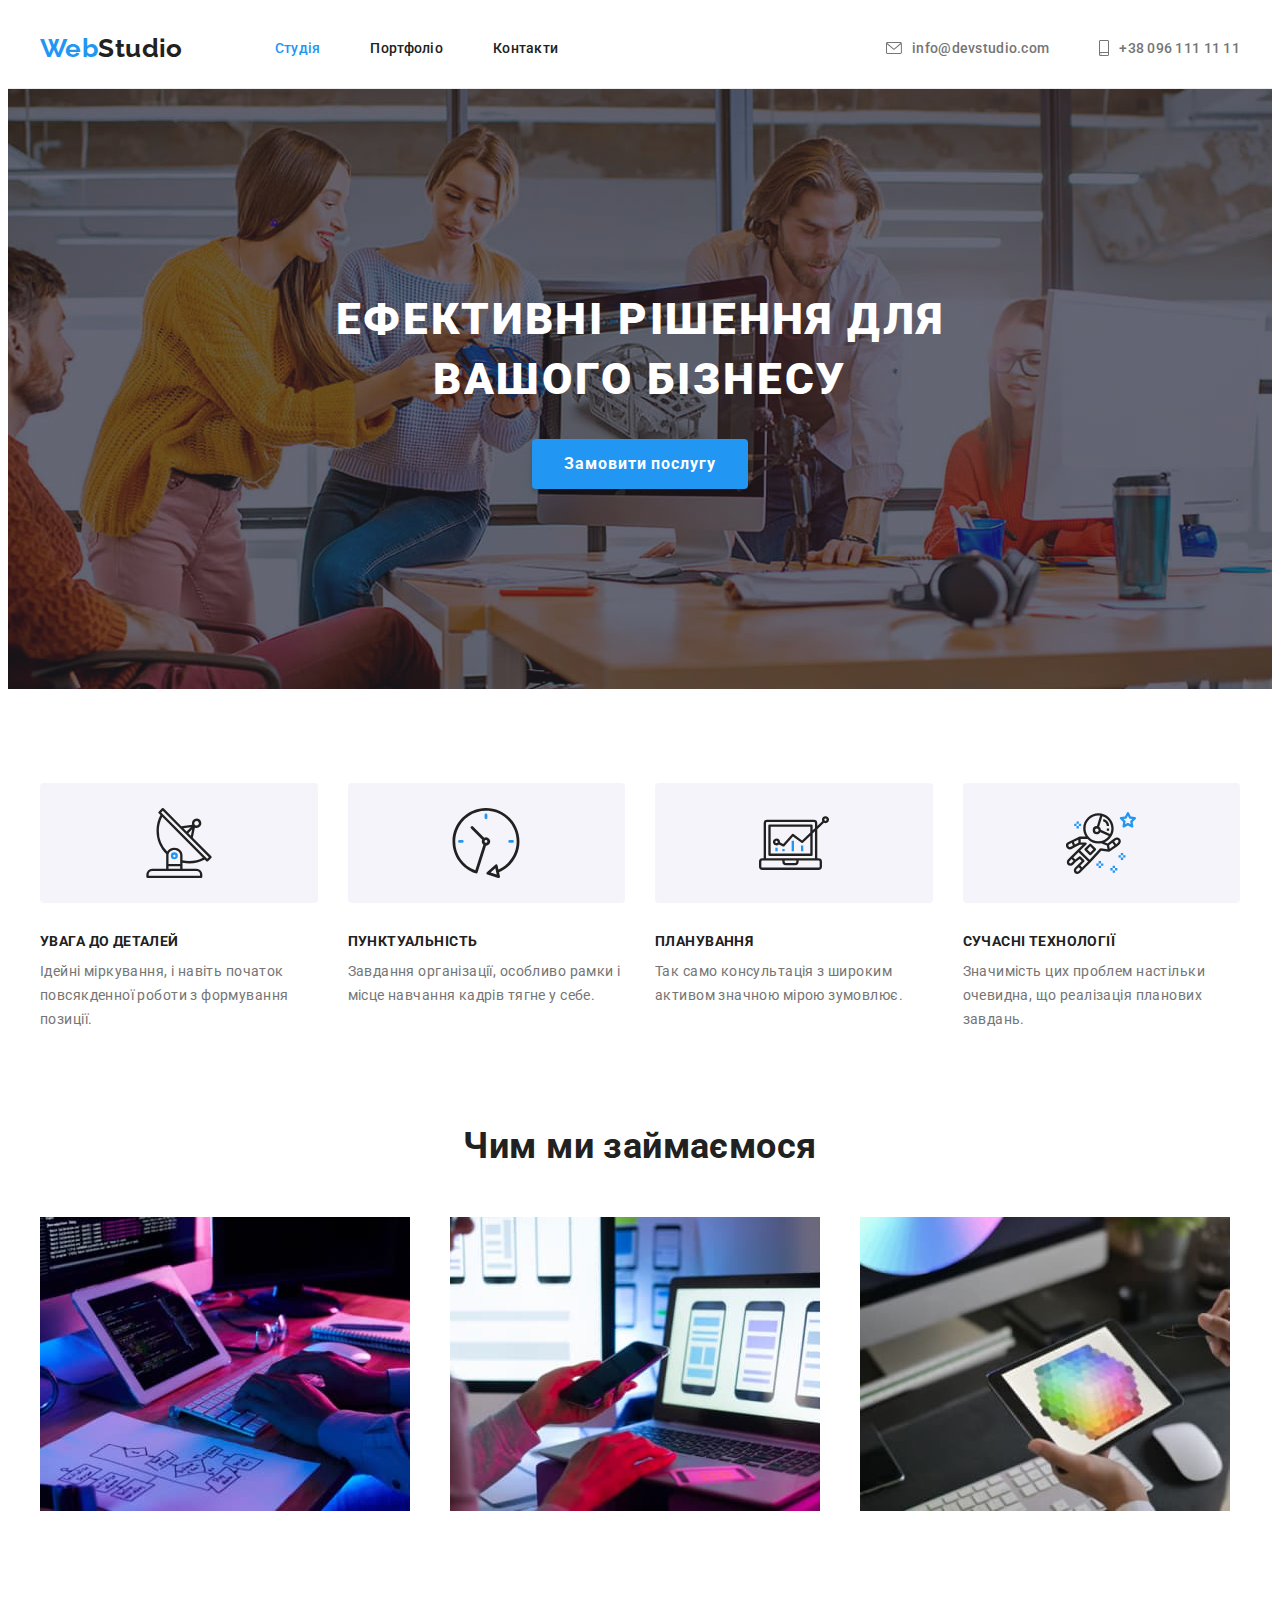
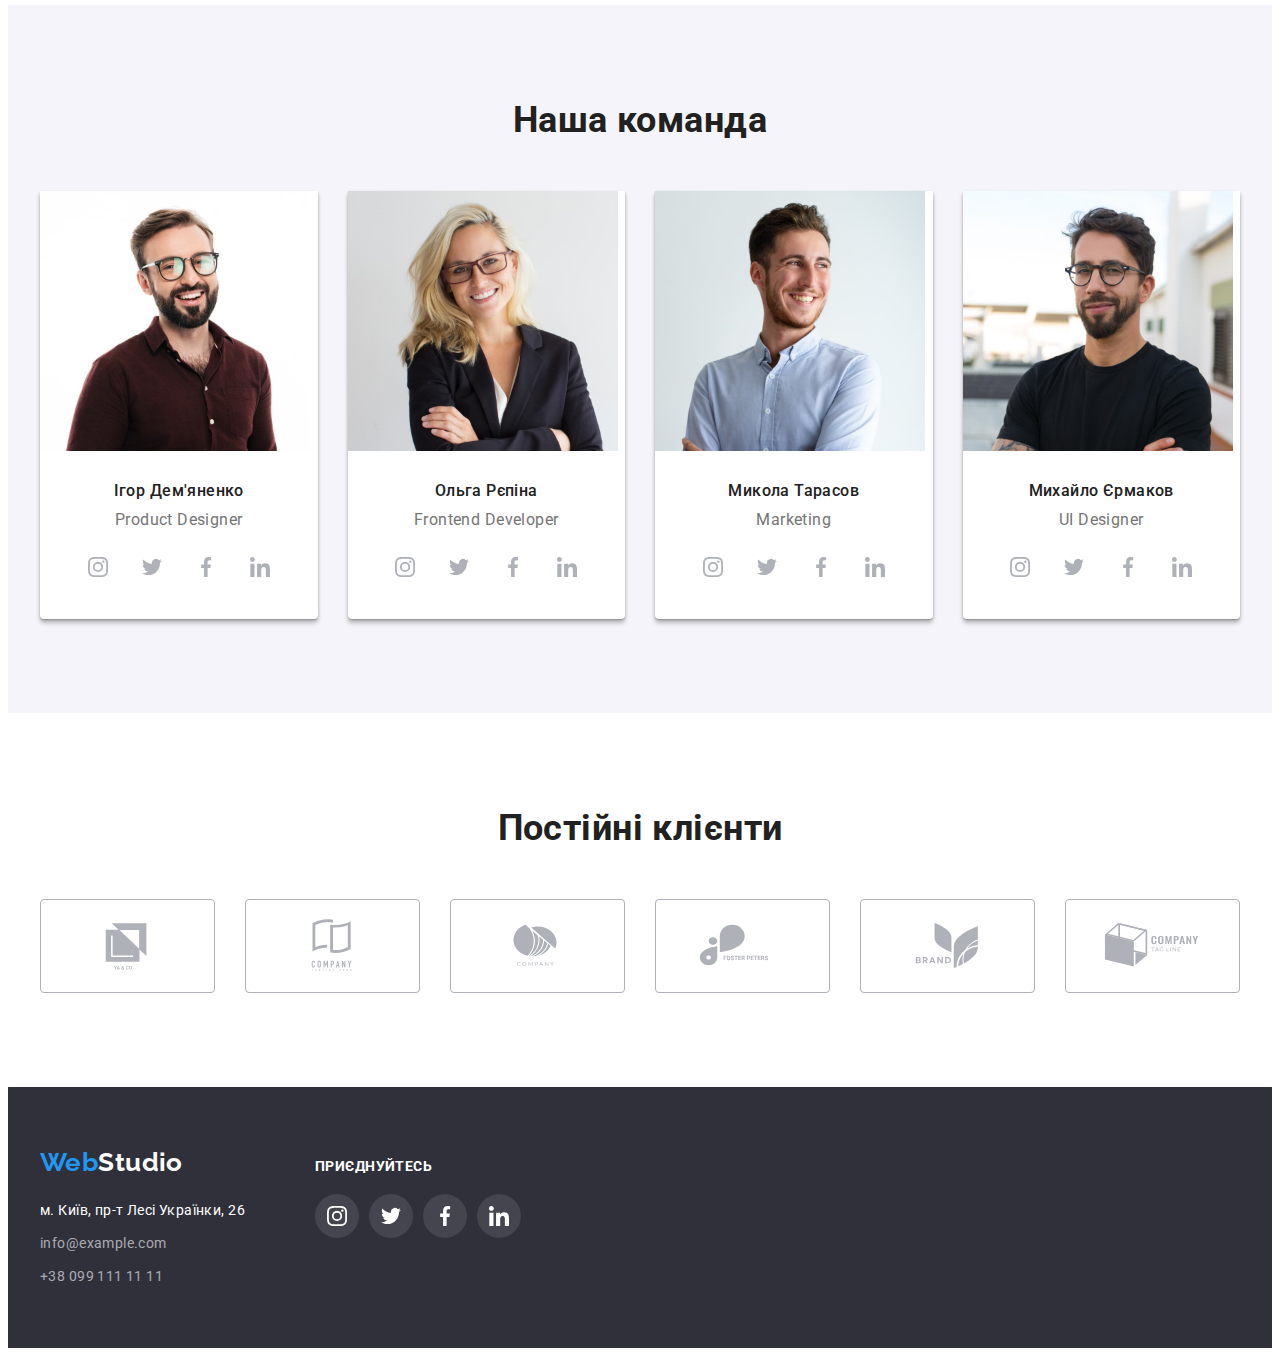
==== index.html @ 65fcc151 "Initial commit" ====
<!DOCTYPE html>
<html lang="uk">
  <head>
    <meta charset="UTF-8" />
    <meta http-equiv="X-UA-Compatible" content="IE=edge" />
    <meta name="viewport" content="width=device-width, initial-scale=1.0" />
    <title>Студія</title>
    <link rel="preconnect" href="https://fonts.googleapis.com" />
    <link rel="preconnect" href="https://fonts.gstatic.com" crossorigin />
    <link
      href="https://fonts.googleapis.com/css2?family=Raleway:wght@700&family=Roboto:wght@400;500;700;900&display=swap"
      rel="stylesheet"
    />
    <link
      rel="stylesheet"
      href="https://cdnjs.cloudflare.com/ajax/libs/modern-normalize/1.1.0/modern-normalize.min.css"
      integrity="sha512-wpPYUAdjBVSE4KJnH1VR1HeZfpl1ub8YT/NKx4PuQ5NmX2tKuGu6U/JRp5y+Y8XG2tV+wKQpNHVUX03MfMFn9Q=="
      crossorigin="anonymous"
      referrerpolicy="no-referrer"
    />
    <link rel="stylesheet" href="./css/styles.css" />
  </head>
  <body>
    <header class="top-page">
      <div class="container-top-page container">
        <a class="logo-top logo" href=""><span class="logo-first">Web</span>Studio</a>
        <nav class="nav">
          <ul class="list-nav list">
            <li class="nav-item">
              <a class="nav-link link current" href="./index.html">Студія</a>
            </li>
            <li class="nav-item"><a class="nav-link link" href="./portfolio.html">Портфоліо</a></li>
            <li class="nav-item"><a class="nav-link link" href="">Контакти</a></li>
          </ul>
        </nav>

        <ul class="contact list">
          <li class="contact-item">
            <a class="contact-link link" href="mailto:info@example.com">
              <svg class="contact-icon" width="16" height="12">
                <use href="./images/icons.svg#envelope"></use>
              </svg>
              info@devstudio.com
            </a>
          </li>
          <li class="contact-item">
            <a class="contact-link link" href="tel:380991111111">
              <svg class="contact-icon" width="10" height="16">
                <use href="./images/icons.svg#smartphone"></use>
              </svg>
              +38 096 111 11 11</a
            >
          </li>
        </ul>
      </div>
    </header>

    <main>
      <!--Герой-->
      <section class="hero">
        <div class="hero-container container">
          <h1 class="title">Ефективні рішення для вашого бізнесу</h1>
          <button class="main-btn btn" type="button">Замовити послугу</button>
        </div>
      </section>
      <!--Наші переваги-->
      <section class="advantage section">
        <div class="container">
          <h2 class="visually-hidden">Наші переваги</h2>
          <ul class="list-advantage list">
            <li class="advantage-item satelite">
              <div class="box-icon">
                <svg class="advantage-icon" width="70" height="70">
                  <use href="./images/icons.svg#antenna"></use>
                </svg>
              </div>
              <h3 class="advantage-subtitle">Увага до деталей</h3>
              <p class="advantage-text">
                Ідейні міркування, і навіть початок повсякденної роботи з формування позиції.
              </p>
            </li>

            <li class="advantage-item clock">
              <div class="box-icon">
                <svg class="advantage-icon" width="70" height="70">
                  <use href="./images/icons.svg#clock"></use>
                </svg>
              </div>
              <h3 class="advantage-subtitle">Пунктуальність</h3>
              <p class="advantage-text">
                Завдання організації, особливо рамки і місце навчання кадрів тягне у себе.
              </p>
            </li>

            <li class="advantage-item plan">
              <div class="box-icon">
                <svg class="advantage-icon" width="70" height="70">
                  <use href="./images/icons.svg#diagram"></use>
                </svg>
              </div>
              <h3 class="advantage-subtitle">Планування</h3>
              <p class="advantage-text">
                Так само консультація з широким активом значною мірою зумовлює.
              </p>
            </li>

            <li class="advantage-item austronavt">
              <div class="box-icon">
                <svg class="advantage-icon" width="70" height="70">
                  <use href="./images/icons.svg#astronaut"></use>
                </svg>
              </div>
              <h3 class="advantage-subtitle">Сучасні технології</h3>
              <p class="advantage-text">
                Значимість цих проблем настільки очевидна, що реалізація планових завдань.
              </p>
            </li>
          </ul>
        </div>
      </section>
      <!--Чим ми займаємося-->
      <section class="practice section">
        <div class="container">
          <h2 class="practice-subtitle">Чим ми займаємося</h2>

          <ul class="list-practice list card-set">
            <li class="practice-item card-set-item">
              <img
                class="pic-practice"
                src="./images/index/what-we-do/img(4).jpg"
                alt="Розробка"
                width="370"
              />
            </li>

            <li class="practice-item card-set-item">
              <img
                class="pic-practice"
                src="./images/index/what-we-do/img(5).jpg"
                alt="Адаптивна розробка"
                width="370"
              />
            </li>

            <li class="practice-item card-set-item">
              <img
                class="pic-practice"
                src="./images/index/what-we-do/img(6).jpg"
                alt="Дизайн"
                width="370"
              />
            </li>
          </ul>
        </div>
      </section>
      <!--Наша команда-->
      <section class="team section">
        <div class="container">
          <h2 class="team-title">Наша команда</h2>

          <ul class="list-team list card-set">
            <li class="team-item card-set-item">
              <img
                class="avatar"
                src="./images/index/our-team/productdesigner.jpg"
                alt="Ігор Дем'яненко"
                width="270"
              />
              <div class="avatar-content">
                <h3 class="team-subtitle">Ігор Дем'яненко</h3>
                <p lang="en" class="team-text">Product Designer</p>
                <ul class="list-icon list">
                  <li class="icon-item">
                    <a
                      class="link icon-link"
                      href="https://www.instagram.com/"
                      target="_blank"
                      rel="noopener noreferrer"
                      aria-label="instagram"
                      ><svg class="socials-icon" width="20" height="20">
                        <use href="./images/icons.svg#instagram"></use></svg
                    ></a>
                  </li>
                  <li class="icon-item">
                    <a
                      class="link icon-link"
                      href="https://twitter.com/"
                      target="_blank"
                      rel="noopener noreferrer"
                      aria-label="twitter"
                      ><svg class="socials-icon" width="20" height="20">
                        <use href="./images/icons.svg#twitter"></use></svg
                    ></a>
                  </li>
                  <li class="icon-item">
                    <a
                      class="link icon-link"
                      href="https://www.facebook.com/"
                      target="_blank"
                      rel="noopener noreferrer"
                      aria-label="facebook"
                      ><svg class="socials-icon" width="20" height="20">
                        <use href="./images/icons.svg#facebook"></use></svg
                    ></a>
                  </li>
                  <li class="icon-item">
                    <a
                      class="link icon-link"
                      href="https://ua.linkedin.com/"
                      target="_blank"
                      rel="noopener noreferrer"
                      aria-label="linkedin"
                      ><svg class="socials-icon" width="20" height="20">
                        <use href="./images/icons.svg#linkedin"></use></svg
                    ></a>
                  </li>
                </ul>
              </div>
            </li>

            <li class="team-item card-set-item">
              <img
                class="avatar"
                src="./images/index/our-team/frontenddeveloper.jpg"
                alt="Ольга Рєпіна"
                width="270"
              />
              <div class="avatar-content">
                <h3 class="team-subtitle">Ольга Рєпіна</h3>
                <p lang="en" class="team-text">Frontend Developer</p>
                <ul class="list-icon list">
                  <li class="icon-item">
                    <a
                      class="link icon-link"
                      href="https://www.instagram.com/"
                      target="_blank"
                      rel="noopener noreferrer"
                      aria-label="instagram"
                      ><svg class="socials-icon" width="20" height="20">
                        <use href="./images/icons.svg#instagram"></use></svg
                    ></a>
                  </li>
                  <li class="icon-item">
                    <a
                      class="link icon-link"
                      href="https://twitter.com/"
                      target="_blank"
                      rel="noopener noreferrer"
                      aria-label="twitter"
                      ><svg class="socials-icon" width="20" height="20">
                        <use href="./images/icons.svg#twitter"></use></svg
                    ></a>
                  </li>
                  <li class="icon-item">
                    <a
                      class="link icon-link"
                      href="https://www.facebook.com/"
                      target="_blank"
                      rel="noopener noreferrer"
                      aria-label="facebook"
                      ><svg class="socials-icon" width="20" height="20">
                        <use href="./images/icons.svg#facebook"></use></svg
                    ></a>
                  </li>
                  <li class="icon-item">
                    <a
                      class="link icon-link"
                      href="https://ua.linkedin.com/"
                      target="_blank"
                      rel="noopener noreferrer"
                      aria-label="linkedin"
                      ><svg class="socials-icon" width="20" height="20">
                        <use href="./images/icons.svg#linkedin"></use></svg
                    ></a>
                  </li>
                </ul>
              </div>
            </li>

            <li class="team-item card-set-item">
              <img
                class="avatar"
                src="./images/index/our-team/marketing.jpg"
                alt="Микола Тарасов"
                width="270"
              />
              <div class="avatar-content">
                <h3 class="team-subtitle">Микола Тарасов</h3>
                <p lang="en" class="team-text">Marketing</p>
                <ul class="list-icon list">
                  <li class="icon-item">
                    <a
                      class="link icon-link"
                      href="https://www.instagram.com/"
                      target="_blank"
                      rel="noopener noreferrer"
                      aria-label="instagram"
                      ><svg class="socials-icon" width="20" height="20">
                        <use href="./images/icons.svg#instagram"></use></svg
                    ></a>
                  </li>

                  <li class="icon-item">
                    <a
                      class="link icon-link"
                      href="https://twitter.com/"
                      target="_blank"
                      rel="noopener noreferrer"
                      aria-label="twitter"
                      ><svg class="socials-icon" width="20" height="20">
                        <use href="./images/icons.svg#twitter"></use></svg
                    ></a>
                  </li>

                  <li class="icon-item">
                    <a
                      class="link icon-link"
                      href="https://www.facebook.com/"
                      target="_blank"
                      rel="noopener noreferrer"
                      aria-label="facebook"
                      ><svg class="socials-icon" width="20" height="20">
                        <use href="./images/icons.svg#facebook"></use></svg
                    ></a>
                  </li>

                  <li class="icon-item">
                    <a
                      class="link icon-link"
                      href="https://ua.linkedin.com/"
                      target="_blank"
                      rel="noopener noreferrer"
                      aria-label="linkedin"
                      ><svg class="socials-icon" width="20" height="20">
                        <use href="./images/icons.svg#linkedin"></use></svg
                    ></a>
                  </li>
                </ul>
              </div>
            </li>

            <li class="team-item card-set-item">
              <img
                class="avatar"
                src="./images/index/our-team/uidesigner.jpg"
                alt="Михайло Єрмаков"
                width="270"
              />
              <div class="avatar-content">
                <h3 class="team-subtitle">Михайло Єрмаков</h3>
                <p class="team-text" lang="en">UI Designer</p>
                <ul class="list-icon list">
                  <li class="icon-item">
                    <a
                      class="link icon-link"
                      href="https://www.instagram.com/"
                      target="_blank"
                      rel="noopener noreferrer"
                      aria-label="instagram"
                      ><svg class="socials-icon" width="20" height="20">
                        <use href="./images/icons.svg#instagram"></use></svg
                    ></a>
                  </li>
                  <li class="icon-item">
                    <a
                      class="link icon-link"
                      href="https://twitter.com/"
                      target="_blank"
                      rel="noopener noreferrer"
                      aria-label="twitter"
                      ><svg class="socials-icon" width="20" height="20">
                        <use href="./images/icons.svg#twitter"></use></svg
                    ></a>
                  </li>
                  <li class="icon-item">
                    <a
                      class="link icon-link"
                      href="https://www.facebook.com/"
                      target="_blank"
                      rel="noopener noreferrer"
                      aria-label="facebook"
                      ><svg class="socials-icon" width="20" height="20">
                        <use href="./images/icons.svg#facebook"></use></svg
                    ></a>
                  </li>
                  <li class="icon-item">
                    <a
                      class="link icon-link"
                      href="https://ua.linkedin.com/"
                      target="_blank"
                      rel="noopener noreferrer"
                      aria-label="linkedin"
                      ><svg class="socials-icon" width="20" height="20">
                        <use href="./images/icons.svg#linkedin"></use></svg
                    ></a>
                  </li>
                </ul>
              </div>
            </li>
          </ul>
        </div>
      </section>
      <!--Постійні клієнти-->
      <section class="client section">
        <div class="container">
          <h2 class="client-title">Постійні клієнти</h2>
          <ul class="client-list list">
            <li class="client-item">
              <a
                class="client-link link"
                href=""
                target="_blank"
                rel="noopener noreferrer"
                aria-label=""
              >
                <svg class="client-icon" width="106" height="60">
                  <use href="./images/icons.svg#Logo"></use>
                </svg>
              </a>
            </li>

            <li class="client-item">
              <a
                class="client-link link"
                href=""
                target="_blank"
                rel="noopener noreferrer"
                aria-label=""
              >
                <svg class="client-icon" width="106" height="60">
                  <use href="./images/icons.svg#Logo-1"></use>
                </svg>
              </a>
            </li>

            <li class="client-item">
              <a
                class="client-link link"
                href=""
                target="_blank"
                rel="noopener noreferrer"
                aria-label=""
              >
                <svg class="client-icon" width="106" height="60">
                  <use href="./images/icons.svg#Logo-2"></use>
                </svg>
              </a>
            </li>

            <li class="client-item">
              <a
                class="client-link link"
                href=""
                target="_blank"
                rel="noopener noreferrer"
                aria-label=""
              >
                <svg class="client-icon" width="106" height="60">
                  <use href="./images/icons.svg#Logo-3"></use>
                </svg>
              </a>
            </li>

            <li class="client-item">
              <a
                class="client-link link"
                href=""
                target="_blank"
                rel="noopener noreferrer"
                aria-label=""
              >
                <svg class="client-icon" width="106" height="60">
                  <use href="./images/icons.svg#Logo-4"></use>
                </svg>
              </a>
            </li>

            <li class="client-item">
              <a
                class="client-link link"
                href=""
                target="_blank"
                rel="noopener noreferrer"
                aria-label=""
              >
                <svg class="client-icon" width="106" height="60">
                  <use href="./images/icons.svg#Logo-5"></use>
                </svg>
              </a>
            </li>
          </ul>
        </div>
      </section>
    </main>

    <footer class="bottom-page">
      <div class="container-bottom-page container">
        <div class="info-box">
          <a class="logo-bottom logo" href=""><span class="logo-first">Web</span>Studio</a>

          <address class="info">
            <ul class="list-info list">
              <li class="info-item">
                <a
                  class="map-link link"
                  href="https://goo.gl/maps/CPtrU1FHBa2aNyZL9"
                  target="_blank"
                  rel="noopener noreferrer"
                >
                  м. Київ, пр-т Лесі Українки, 26
                </a>
              </li>

              <li class="info-item">
                <a class="info-link link" href="mailto:info@example.com">info@example.com</a>
              </li>

              <li class="info-item">
                <a class="info-link link" href="tel:380991111111">+38 099 111 11 11</a>
              </li>
            </ul>
          </address>
        </div>

        <div class="socials-box">
          <h2 class="bottom-title">приєднуйтесь</h2>
          <ul class="list bt-socials-list">
            <li>
              <a
                class="link bt-socials-link"
                href="https://www.instagram.com/"
                target="_blank"
                rel="noopener noreferrer"
                aria-label="instagram"
              >
                <svg class="bt-socials-icon" width="20" height="20">
                  <use href="./images/icons.svg#instagram"></use>
                </svg>
              </a>
            </li>

            <li>
              <a
                class="link bt-socials-link"
                href="https://twitter.com/"
                target="_blank"
                rel="noopener noreferrer"
                aria-label="twitter"
              >
                <svg class="bt-socials-icons" width="20" height="20">
                  <use href="./images/icons.svg#twitter"></use>
                </svg>
              </a>
            </li>

            <li>
              <a
                class="link bt-socials-link"
                href="https://www.facebook.com/"
                target="_blank"
                rel="noopener noreferrer"
                aria-label="facebook"
              >
                <svg class="bt-socials-icon" width="20" height="20">
                  <use href="./images/icons.svg#facebook"></use>
                </svg>
              </a>
            </li>

            <li>
              <a
                class="link bt-socials-link"
                href="https://ua.linkedin.com/"
                target="_blank"
                rel="noopener noreferrer"
                aria-label="linkedin"
              >
                <svg class="bt-socials-icon" width="20" height="20">
                  <use href="./images/icons.svg#linkedin"></use>
                </svg>
              </a>
            </li>
          </ul>
        </div>
      </div>
    </footer>
  </body>
</html>
---- css/styles.css ----
:root {
  /*bg colors*/
  --main-bg-cl: #ffffff;
  --cart-border-cl: 1px solid #eeeeee;
  --header-border-cl: #ececec;
  --secondary-bg-cl: #2f303a;
  --bg-cl-hero: #c4c4c4;
  --third-bg-cl: #f5f4fa;
  --accent-cl: #2196f3;
  --main-page-btn-cl: #188ce8;
  --socials-cl: #afb1b8;
  --section-ptf-cl: #eeeeee;
  --grad-hero: rgba(47, 48, 58, 0.4);
  /*text colors */
  --main-text-cl: #212121;
  --secondary-text-cl: #757575;
  --logo-cl: #000000;
  --foter-cont-cl-60: rgba(255, 255, 255, 0.6);
  --foter-cont-cl-10: rgba(255, 255, 255, 0.1);
  /* fonts */
  --main-font: 'Roboto', sans-serif;
  --logo-font: 'Raleway', sans-serif;
  /* other */
  --main-bord-rad: 4px;
  --secondary-font-weight: 700;
  --third-font-weight: 500;
  --indent: 30px;
  --item: 3;
}

body {
  color: var(--main-text-cl);
  font-family: var(--main-font);
  font-size: 14px;
  line-height: calc(24 / 14);
  letter-spacing: 0.03em;
}

.container {
  width: 1200px;
  padding-left: 15px;
  padding-right: 15px;
  margin-left: auto;
  margin-right: auto;
}

.section {
  padding: 94px 0;
}

.card-set {
  display: flex;
  flex-wrap: wrap;
  gap: var(--indent);
}

.card-set-item {
  flex-basis: calc((100% - var(--indent) * (var(--item) - 1)) / var(--item));
}

/* reset and pseudoclasses */

h1,
h2,
h3,
h4,
h5,
h6,
p {
  margin: 0;
}

img {
  display: block;
  max-width: 100%;
  height: auto;
}

.visually-hidden {
  position: absolute;
  width: 1px;
  height: 1px;
  margin: -1px;
  border: 0;
  padding: 0;

  white-space: nowrap;
  clip-path: inset(100%);
  clip: rect(0 0 0 0);
  overflow: hidden;
}

.list {
  list-style: none;
  margin: 0;
  padding: 0;
}

.link {
  text-decoration: none;
  color: currentColor;
}

.portfol-link {
  text-decoration: none;
  color: currentColor;
  display: block;
}

.portfol-link:hover,
.portfol-link:focus {
  box-shadow: 0px 1px 1px rgba(0, 0, 0, 0.12), 0px 4px 4px rgba(0, 0, 0, 0.06),
    1px 4px 6px rgba(0, 0, 0, 0.16);
}

.link:hover,
.link:focus {
  color: var(--accent-cl);
}

.btn {
  border: none;
  cursor: pointer;
}

.main-btn:hover,
.main-btn:focus {
  background-color: var(--main-page-btn-cl);
}

.main-btn:active {
  background-color: var(--main-page-btn-cl);
}

.btn-filter:hover,
.btn-filter:focus {
  color: var(--main-bg-cl);
  background-color: var(--accent-cl);
  box-shadow: 0px 3px 1px rgba(0, 0, 0, 0.1), 0px 1px 2px rgba(0, 0, 0, 0.08),
    0px 2px 2px rgba(0, 0, 0, 0.12);
  border-radius: var(--main-bord-rad);
}

.btn-filter:active {
  color: var(--main-bg-cl);
  background-color: var(--accent-cl);
}

.info {
  font-style: normal;
}

.icon-link:hover,
.icon-link:focus {
  background-color: var(--accent-cl);
  fill: var(--main-bg-cl);
}

.client-link:hover,
.client-link:focus {
  border: 1px solid var(--accent-cl);
  fill: var(--accent-cl);
}

.bt-socials-link:hover,
.bt-socials-link:focus {
  background-color: var(--accent-cl);
}

/* Header */

.top-page {
  border-bottom: 1px solid var(--header-border-cl);
}

.container-top-page {
  display: flex;
  align-items: center;
}

.logo {
  color: var(--main-text-cl);
  text-decoration: none;
  font-family: var(--logo-font);
  font-weight: var(--secondary-font-weight);
  font-size: 26px;
  line-height: calc(31 / 26);
}

.logo-top {
  margin-right: 92px;
}

.logo-first {
  color: var(--accent-cl);
}

.nav {
  margin-right: auto;
}

.list-nav {
  display: flex;
  flex-wrap: wrap;
  gap: 50px;
}

.nav-link {
  display: block;
  padding: 32px 0;
  color: var(--main-text-cl);
  font-weight: var(--third-font-weight);
  font-size: 14px;
  line-height: calc(16 / 14);
  letter-spacing: 0.02em;
}

.current {
  color: var(--accent-cl);
}

.contact {
  display: flex;
  gap: 50px;
}

.contact-link {
  display: flex;
  align-items: center;
  padding: 32px 0;
  gap: 10px;

  color: var(--secondary-text-cl);
  font-weight: var(--third-font-weight);
  font-size: 14px;
  line-height: calc(16 / 14);
  letter-spacing: 0.02em;
}

.contact-icon {
  fill: currentColor;
}

/* main studio*/

/* section hero */
.hero {
  max-width: 1600px;
  height: 600px;
  margin-right: auto;
  margin-left: auto;

  background-color: var(--bg-cl-hero);
  text-align: center;
  background-image: linear-gradient(to right, var(--grad-hero), var(--grad-hero)),
    url(../images/index/hero/bg-hero.jpg);
  background-position: center;
  background-repeat: no-repeat;
  background-size: cover;
}

.hero-container {
  padding-top: 200px;
  padding-bottom: 200px;
}

.title {
  color: var(--main-bg-cl);

  font-weight: 900;
  font-size: 44px;
  line-height: calc(60 / 44);
  letter-spacing: 0.06em;
  text-transform: uppercase;

  margin-bottom: 30px;
  width: 696px;
  margin-left: auto;
  margin-right: auto;
}

.main-btn {
  background-color: var(--accent-cl);
  color: var(--main-bg-cl);
  box-shadow: 0px 4px 4px rgba(0, 0, 0, 0.15);
  border-radius: var(--main-bord-rad);

  font-family: inherit;
  font-weight: var(--secondary-font-weight);
  font-size: 16px;
  line-height: calc(30 / 16);
  letter-spacing: 0.06em;

  padding: 10px 32px;
  min-width: 216px;
  min-height: 50px;
}

/* section our advantages */

.list-advantage {
  display: flex;
  gap: var(--indent);
}

.advantage-item {
  flex-basis: calc((100% - 90px) / 4);
}

.box-icon {
  display: flex;
  align-items: center;
  justify-content: center;

  height: 120px;
  margin: 0 0 30px;
  border-radius: 4px;

  background-color: var(--third-bg-cl);
}

.advantage-subtitle {
  font-weight: var(--secondary-font-weight);
  font-size: 14px;
  line-height: calc(16 / 14);
  text-transform: uppercase;

  margin-bottom: 10px;
}

.advantage-text {
  color: var(--secondary-text-cl);
}

/* section  what do we do*/
.practice {
  padding-top: 0;
}

.practice-subtitle {
  font-weight: var(--secondary-font-weight);
  font-size: 36px;
  line-height: calc(42 / 36);

  margin-bottom: 50px;
  text-align: center;
}

/* section our team*/
.team {
  background-color: var(--third-bg-cl);
}

.team-item {
  --item: 4;
  background-color: var(--main-bg-cl);
  box-shadow: 0px 4px 4px rgba(0, 0, 0, 0.25), 0px 1px 3px rgba(0, 0, 0, 0.12),
    0px 1px 1px rgba(0, 0, 0, 0.14);
  border-radius: 0px 0px 4px 4px;
}

.team-title {
  font-weight: var(--secondary-font-weight);
  font-size: 36px;
  line-height: calc(42 / 36);

  margin-bottom: 50px;
  text-align: center;
}

.avatar-content {
  text-align: center;
  padding-top: var(--indent);
  padding-bottom: var(--indent);
}

.team-subtitle {
  font-weight: var(--third-font-weight);
  font-size: 16px;
  line-height: calc(19 / 16);

  margin: 0 0 10px;
}

.team-text {
  font-size: 16px;
  line-height: calc(19 / 16);
  color: var(--secondary-text-cl);
  margin-bottom: 16px;
}

.list-icon {
  display: flex;
  justify-content: center;

  gap: 10px;
}

.icon-link {
  width: 44px;
  height: 44px;

  display: flex;
  justify-content: center;
  align-items: center;

  fill: var(--socials-cl);
  border-radius: 50%;
}

/* Client */

.client {
  text-align: center;
}

.client-title {
  margin-bottom: 50px;

  font-weight: var(--secondary-font-weight);
  font-size: 36px;
  line-height: calc(42 / 36);
}

.client-list {
  display: flex;
  gap: 30px;
}

.client-item {
  flex-basis: calc((100% - 150px) / 6);
}

.client-link {
  display: flex;
  align-items: center;
  justify-content: center;

  height: 92px;

  border: 1px solid var(--socials-cl);
  border-radius: 4px;
  fill: var(--socials-cl);
}

/* main portfolio */

.btn-filter {
  background-color: var(--third-bg-cl);
  font-family: inherit;
  font-weight: var(--third-font-weight);
  font-size: 16px;
  line-height: calc(26 / 16);
  border-radius: var(--main-bord-rad);

  min-width: 73px;
  min-height: 38px;
  padding: 6px 22px;
}

.list-btn-filter {
  display: flex;
  justify-content: center;
  gap: 8px;
  margin: 0 0 50px;
}

.portfol-set {
  padding: 24px 20px;
  border-right: var(--cart-border-cl);
  border-bottom: var(--cart-border-cl);
  border-left: var(--cart-border-cl);
}

.portfol-subtitle {
  font-weight: var(--secondary-font-weight);
  font-size: 18px;
  line-height: calc(36 / 18);
  letter-spacing: 0.06em;

  margin-bottom: 4px;
}

.portfol-text {
  color: var(--secondary-text-cl);
  font-size: 16px;
  line-height: calc(30 / 16);
}

/* footer */
.bottom-page {
  background-color: var(--secondary-bg-cl);
}

.container-bottom-page {
  padding-top: 60px;
  padding-bottom: 60px;

  display: flex;
  align-items: baseline;
  gap: 70px;
}

.logo-bottom {
  color: var(--main-bg-cl);
  display: block;
  margin-bottom: 20px;
}

.info-item:not(:last-child) {
  margin-bottom: 9px;
}

.map-link {
  color: var(--main-bg-cl);
}

.info-link {
  color: var(--foter-cont-cl-60);
}

.socials-box {
  width: 205px;
  height: 80px;
}

.bottom-title {
  margin-bottom: 20px;

  font-weight: var(--secondary-font-weight);
  font-size: 14px;
  line-height: calc(16 / 14);
  text-transform: uppercase;

  color: var(--main-bg-cl);
}

.bt-socials-list {
  display: flex;
  gap: 10px;
}

.bt-socials-link {
  width: 44px;
  height: 44px;

  display: flex;
  align-items: center;
  justify-content: center;

  border-radius: 50%;

  fill: var(--main-bg-cl);
  background: var(--foter-cont-cl-10);
}
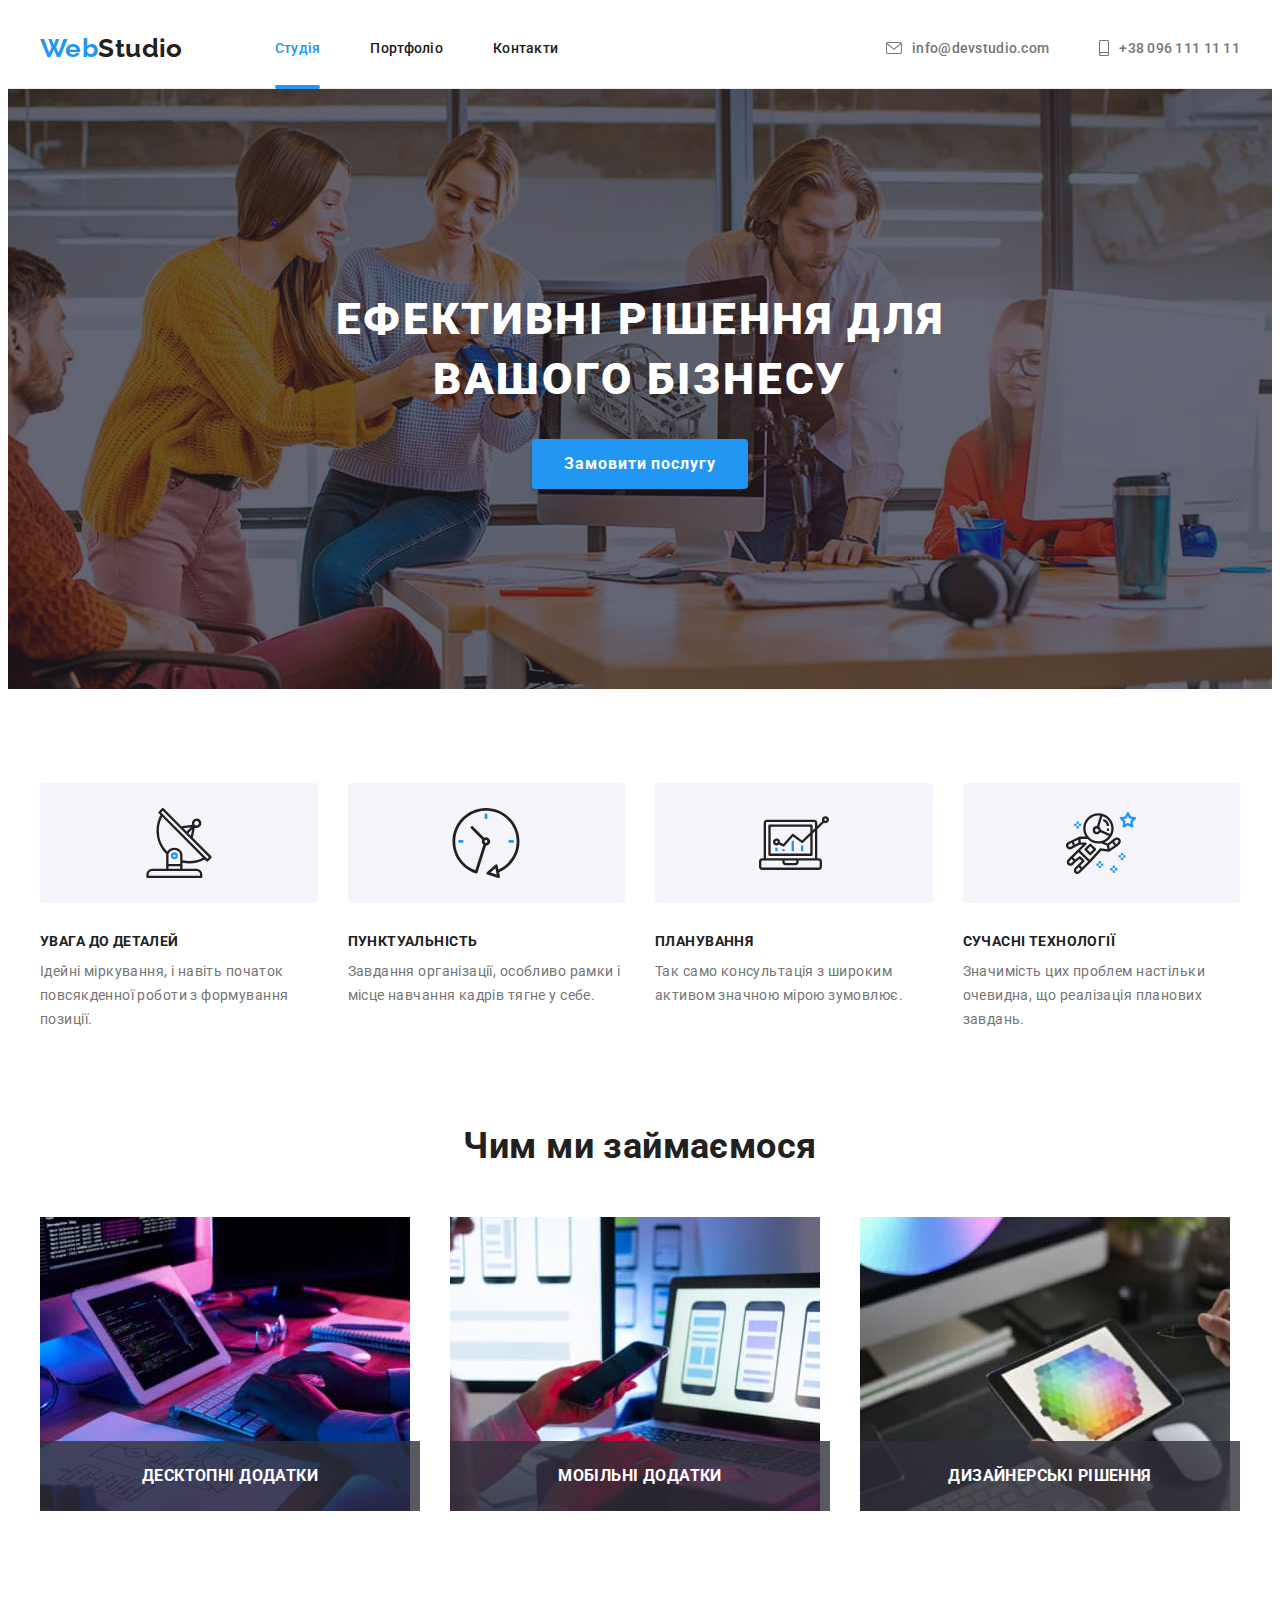
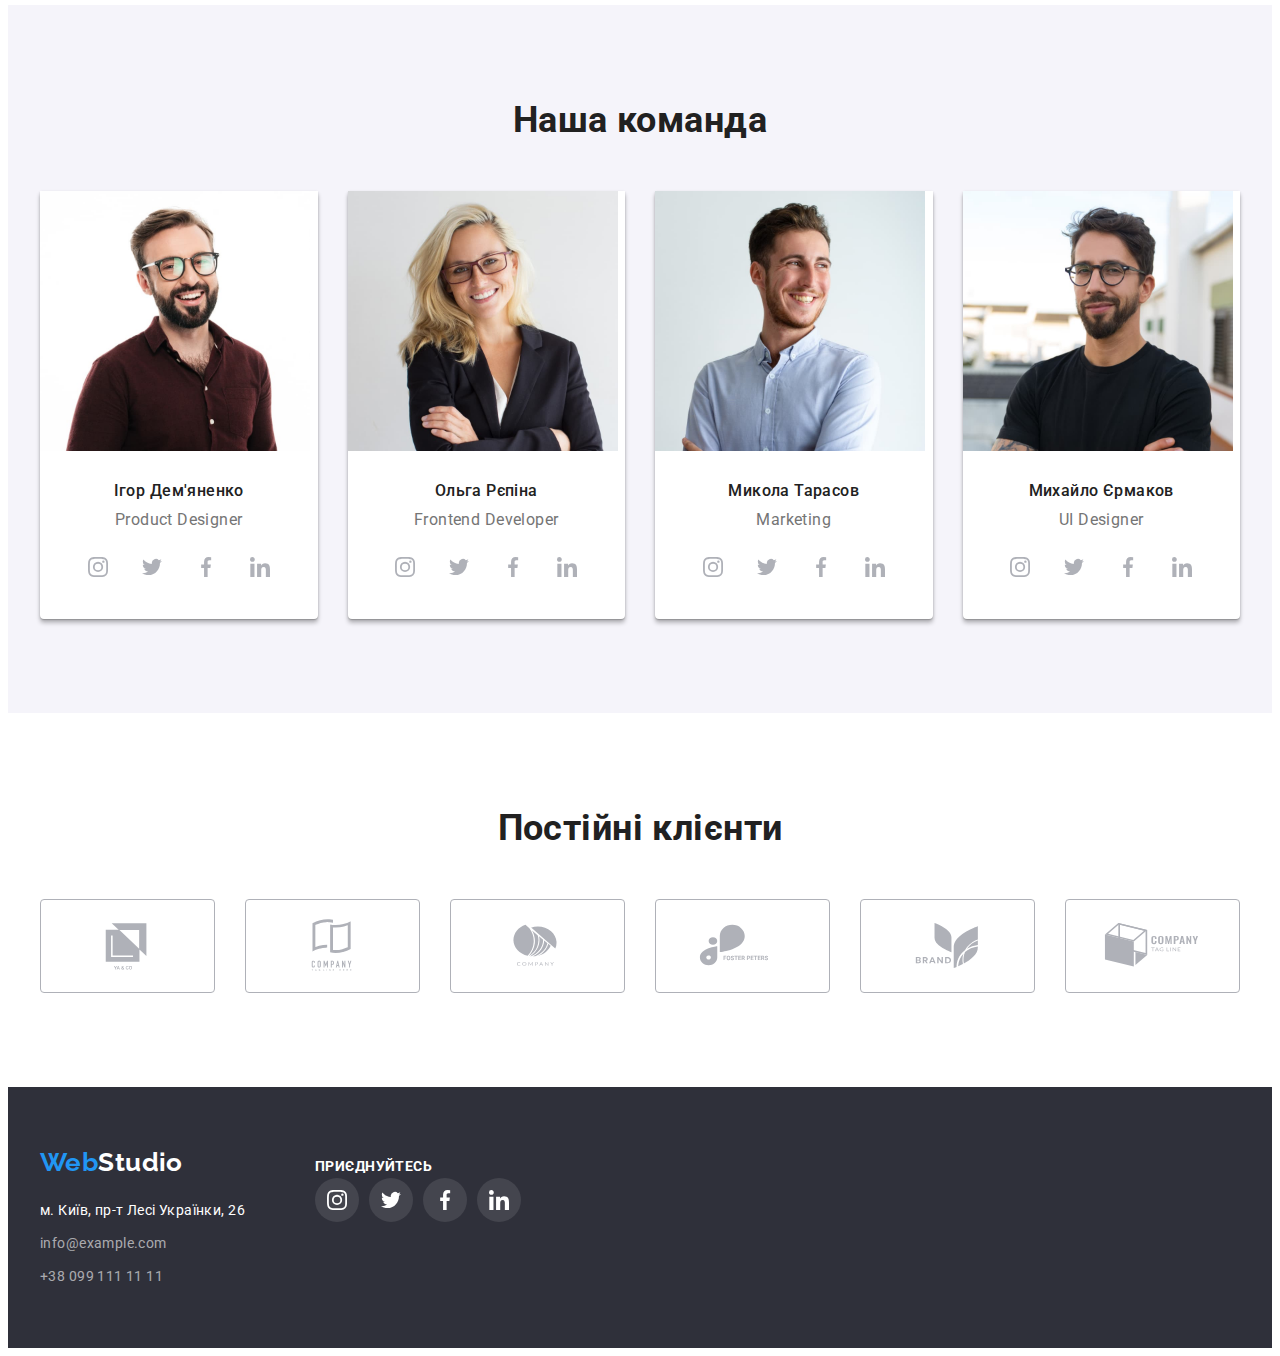
==== commit c9832a4b: "Додання тексту до секції Чим ми займаємось" ====
--- a/index.html
+++ b/index.html
@@ -131,6 +131,9 @@
                 alt="Розробка"
                 width="370"
               />
+              <div class="thumb">
+                <h3>Десктопні додатки</h3>
+              </div>
             </li>
 
             <li class="practice-item card-set-item">
@@ -140,6 +143,9 @@
                 alt="Адаптивна розробка"
                 width="370"
               />
+              <div class="thumb">
+                <h3>Мобільні додатки</h3>
+              </div>
             </li>
 
             <li class="practice-item card-set-item">
@@ -149,6 +155,9 @@
                 alt="Дизайн"
                 width="370"
               />
+              <div class="thumb">
+                <h3>Дизайнерські рішення</h3>
+              </div>
             </li>
           </ul>
         </div>
@@ -523,7 +532,7 @@
         </div>
 
         <div class="socials-box">
-          <h2 class="bottom-title">приєднуйтесь</h2>
+          <b class="bottom-title">приєднуйтесь</b>
           <ul class="list bt-socials-list">
             <li>
               <a
--- a/css/styles.css
+++ b/css/styles.css
@@ -7,10 +7,13 @@
   --bg-cl-hero: #c4c4c4;
   --third-bg-cl: #f5f4fa;
   --accent-cl: #2196f3;
+  --accent-cl-90: rgba(33, 150, 243, 0.9);
   --main-page-btn-cl: #188ce8;
   --socials-cl: #afb1b8;
   --section-ptf-cl: #eeeeee;
   --grad-hero: rgba(47, 48, 58, 0.4);
+  --bg-what-we-do: rgba(47, 48, 58, 0.8);
+  --bg-overlay: rgba(0, 0, 0, 0.2);
   /*text colors */
   --main-text-cl: #212121;
   --secondary-text-cl: #757575;
@@ -26,6 +29,7 @@
   --third-font-weight: 500;
   --indent: 30px;
   --item: 3;
+  --main-animation: 250ms cubic-bezier(0.4, 0, 0.2, 1);
 }
 
 body {
@@ -99,12 +103,22 @@
 .link {
   text-decoration: none;
   color: currentColor;
+
+  transition: background-color var(--main-animation), color var(--main-animation),
+    fill var(--main-animation), border var(--main-animation);
 }
 
 .portfol-link {
   text-decoration: none;
   color: currentColor;
   display: block;
+
+  transition: box-shadow var(--main-animation);
+}
+
+.portfol-link:hover .overlay,
+.portfol-link:focus .overlay {
+  transform: translateY(0);
 }
 
 .portfol-link:hover,
@@ -121,11 +135,9 @@
 .btn {
   border: none;
   cursor: pointer;
-}
-
-.main-btn:hover,
-.main-btn:focus {
-  background-color: var(--main-page-btn-cl);
+
+  transition: background-color var(--main-animation), color var(--main-animation),
+    box-shadow var(--main-animation), border-radius var(--main-animation);
 }
 
 .main-btn:active {
@@ -217,6 +229,21 @@
 
 .current {
   color: var(--accent-cl);
+  position: relative;
+}
+
+.current::after {
+  content: '';
+  width: 100%;
+  height: 4px;
+
+  position: absolute;
+  left: 0;
+  bottom: -1px;
+
+  display: block;
+  border-radius: 2px;
+  background-color: var(--accent-cl);
 }
 
 .contact {
@@ -332,7 +359,7 @@
   color: var(--secondary-text-cl);
 }
 
-/* section  what do we do*/
+/* section  what we do*/
 .practice {
   padding-top: 0;
 }
@@ -344,6 +371,28 @@
 
   margin-bottom: 50px;
   text-align: center;
+}
+
+.practice-item {
+  position: relative;
+}
+
+.thumb {
+  position: absolute;
+  bottom: 0;
+  left: 0;
+
+  display: flex;
+  align-items: center;
+  justify-content: center;
+  width: 100%;
+  height: 70px;
+
+  background-color: var(--bg-what-we-do);
+  color: var(--main-bg-cl);
+  font-size: 14px;
+  line-height: calc(16 / 14);
+  text-transform: uppercase;
 }
 
 /* section our team*/
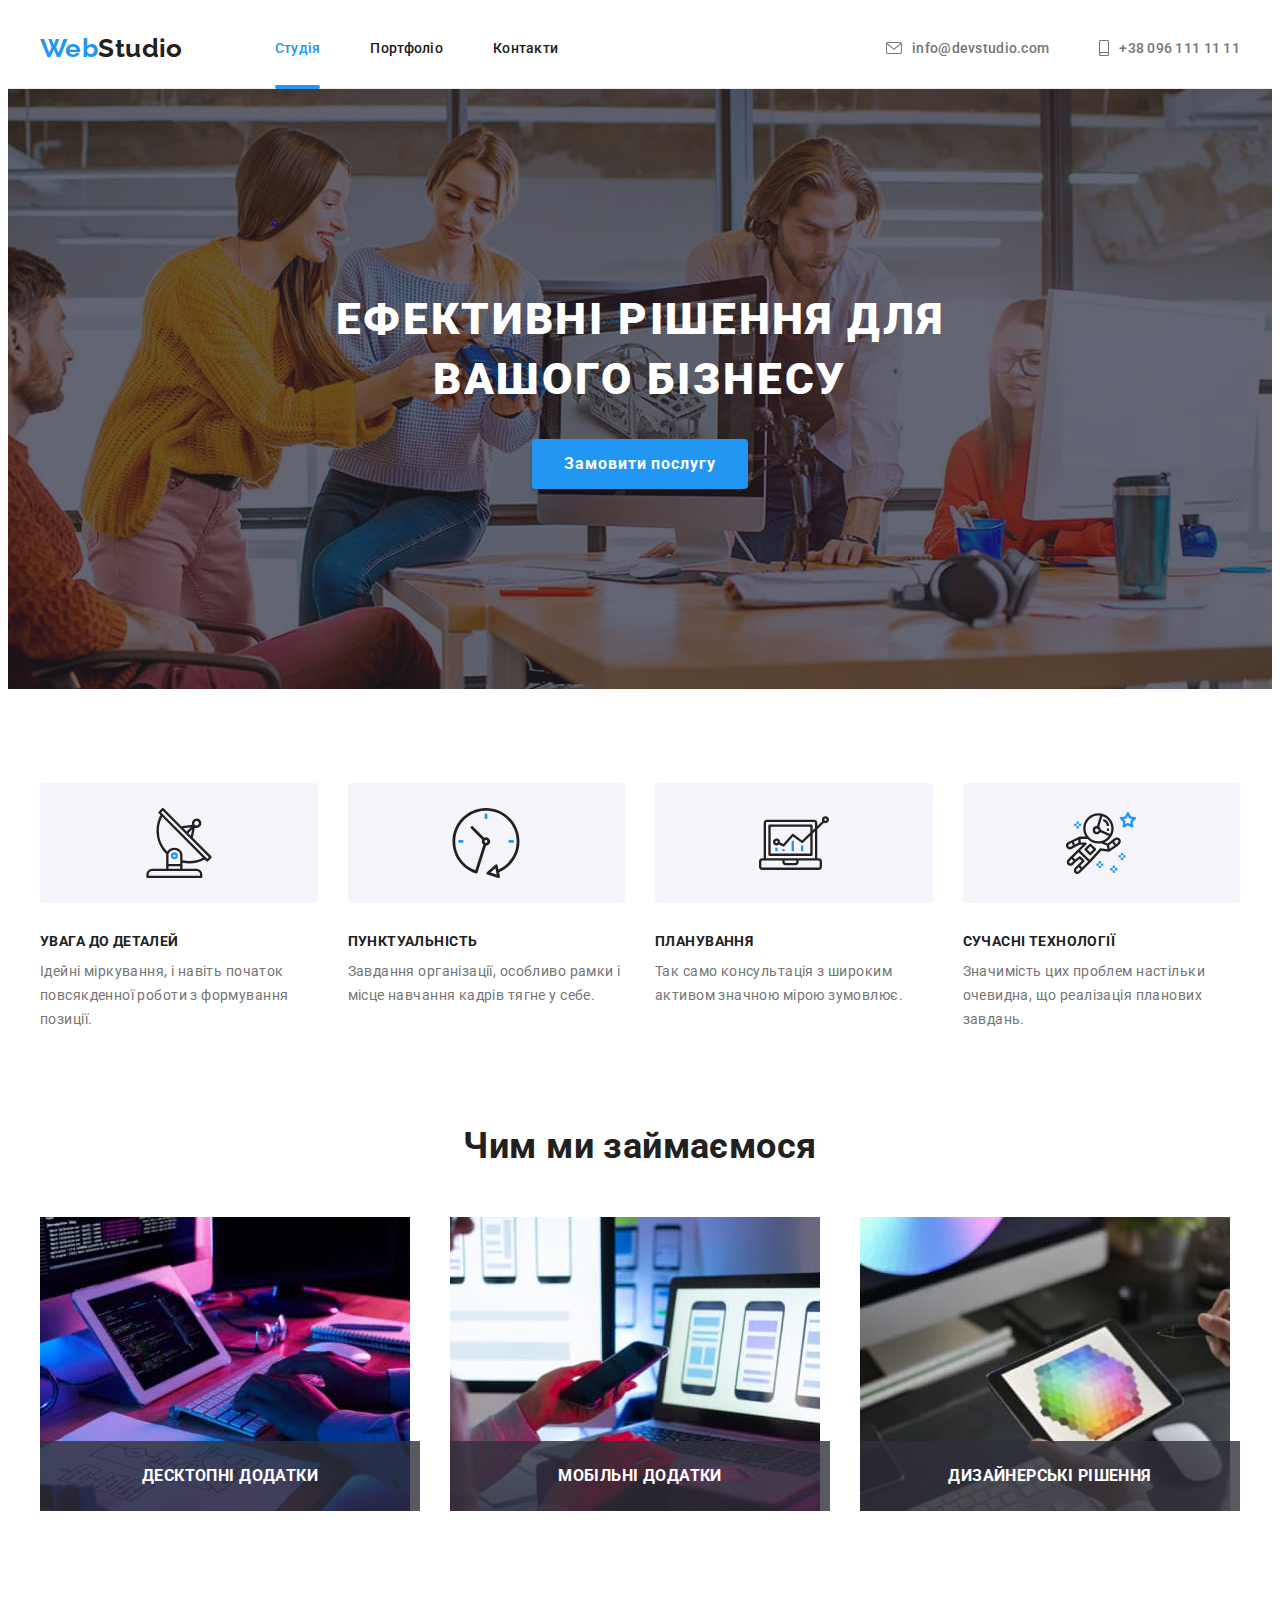
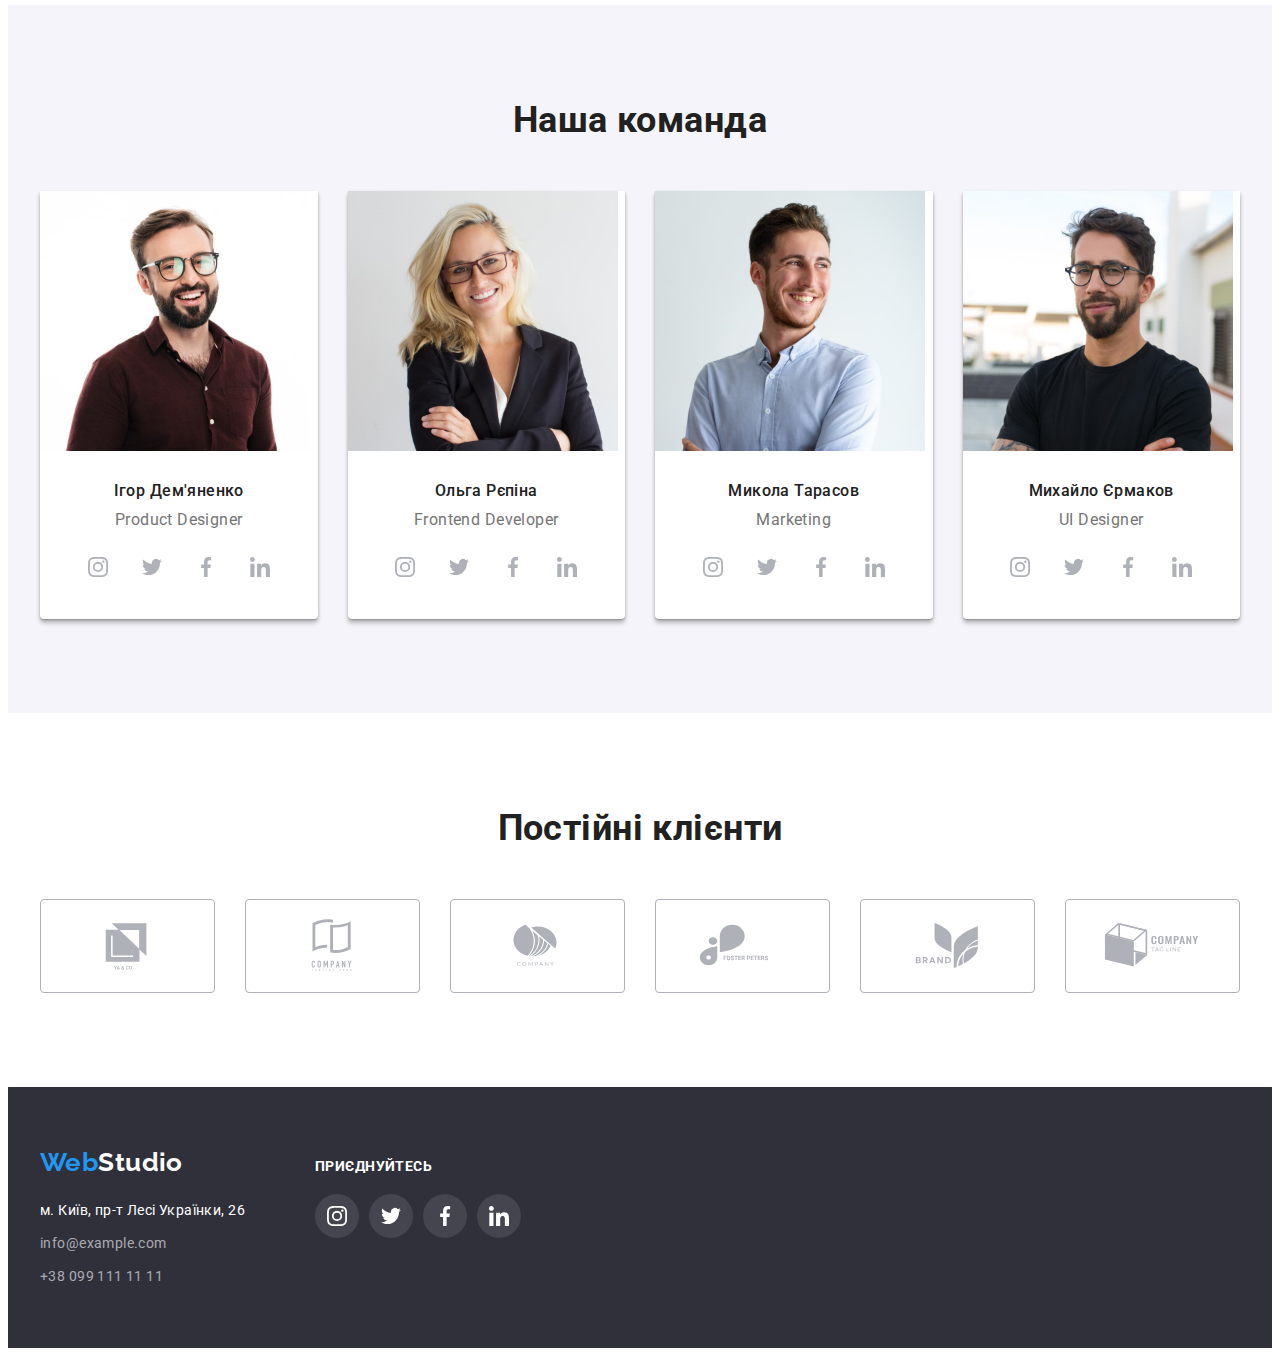
==== commit 1ea74c3e: "Додання модального вікна" ====
--- a/index.html
+++ b/index.html
@@ -60,7 +60,7 @@
       <section class="hero">
         <div class="hero-container container">
           <h1 class="title">Ефективні рішення для вашого бізнесу</h1>
-          <button class="main-btn btn" type="button">Замовити послугу</button>
+          <button class="main-btn btn" type="button" data-modal-open>Замовити послугу</button>
         </div>
       </section>
       <!--Наші переваги-->
@@ -593,5 +593,18 @@
         </div>
       </div>
     </footer>
+
+    <!-- Модальне вікно -->
+    <div class="backdrop is-hidden" data-modal>
+      <div class="modal">
+        <button class="btn modal-btn" type="button" data-modal-close>
+          <svg class="modal-icon" width="11" height="11">
+            <use href="./images/icons.svg#icon-Vector"></use>
+          </svg>
+        </button>
+      </div>
+    </div>
+
+    <script src="./js/modal.js"></script>
   </body>
 </html>
--- a/css/styles.css
+++ b/css/styles.css
@@ -575,6 +575,7 @@
 
 .bottom-title {
   margin-bottom: 20px;
+  display: block;
 
   font-weight: var(--secondary-font-weight);
   font-size: 14px;
@@ -602,3 +603,55 @@
   fill: var(--main-bg-cl);
   background: var(--foter-cont-cl-10);
 }
+
+/* Modal window */
+
+.backdrop {
+  position: fixed;
+  top: 0;
+  left: 0;
+
+  width: 100%;
+  height: 100%;
+
+  background-color: var(--bg-overlay);
+}
+
+.backdrop.is-hidden {
+  opacity: 0;
+  pointer-events: none;
+  visibility: hidden;
+}
+
+.modal {
+  position: fixed;
+  top: 50%;
+  left: 50%;
+  transform: translate(-50%, -50%);
+
+  width: 528px;
+  height: 581px;
+
+  background-color: var(--main-bg-cl);
+  box-shadow: 0px 1px 3px rgba(0, 0, 0, 0.12), 0px 1px 1px rgba(0, 0, 0, 0.14),
+    0px 2px 1px rgba(0, 0, 0, 0.2);
+  border-radius: 4px;
+}
+
+.modal-btn {
+  position: absolute;
+  top: 8px;
+  right: 8px;
+
+  display: flex;
+  align-items: center;
+  justify-content: center;
+
+  width: 30px;
+  height: 30px;
+  padding: 0;
+
+  border: 1px solid rgba(0, 0, 0, 0.1);
+  border-radius: 50%;
+  background-color: var(--main-bg-cl);
+}
